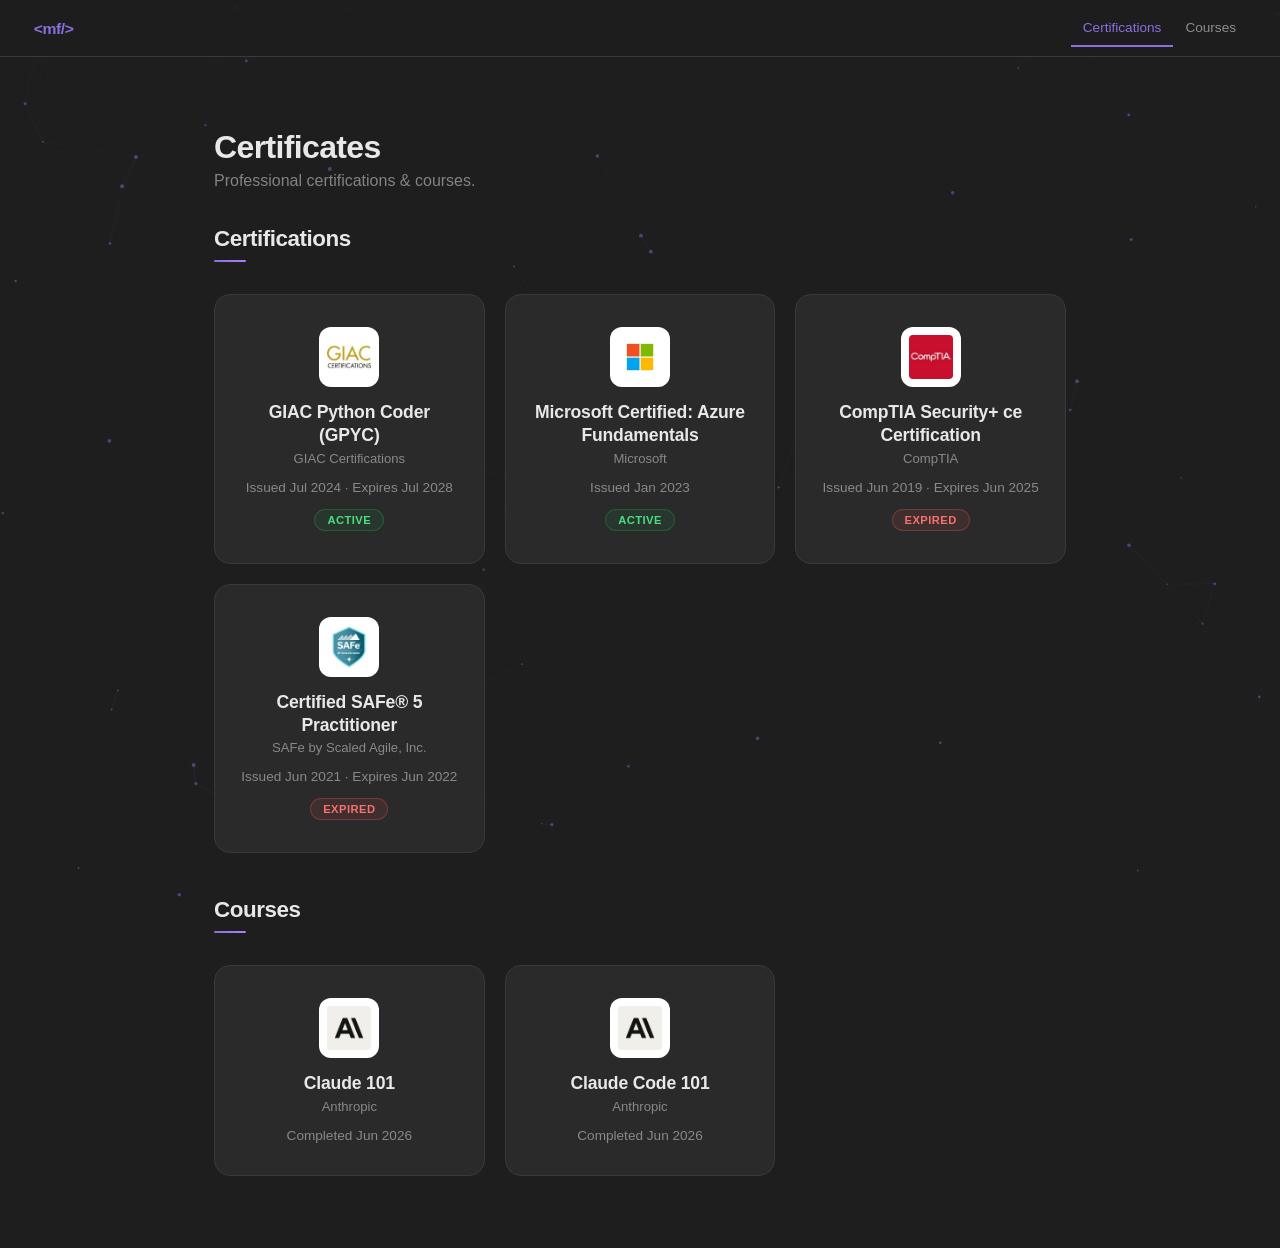
==== certificates.html @ 55c98723 "Add certificates page; dark-only header redesign; shared CSS/particles - New certificates.html: a Ce" ====
<!DOCTYPE html>
<html lang="en" data-theme="dark">
<head>
  <meta charset="UTF-8" />
  <meta name="viewport" content="width=device-width, initial-scale=1.0" />
  <title>Certificates | Mateusz Filipczak</title>
  <meta name="description" content="Professional certifications held by Mateusz Filipczak — Cybersecurity, Security Automation & SecDevOps Engineer." />
  <link rel="icon" type="image/svg+xml" href="assets/logo.svg">
  <link rel="icon" type="image/png" sizes="192x192" href="assets/icon-192.png">
  <link rel="icon" type="image/png" sizes="512x512" href="assets/icon-512.png">
  <link rel="manifest" href="site.webmanifest">
  <meta name="theme-color" content="#1e1e1e">
  <link rel="apple-touch-icon" href="assets/apple-touch-icon.png">
  <meta name="apple-mobile-web-app-title" content="filipczak.dev">
  <link rel="stylesheet" href="assets/styles.css" />
</head>
<body class="has-page-bg">

<canvas class="page-bg-canvas" aria-hidden="true"></canvas>

<header>
  <div class="header-inner">
    <a href="index.html" class="brand-logo" aria-label="Back to home">
      <img src="assets/logo.svg" alt="Mateusz Filipczak" />
    </a>
    <nav class="site-nav" aria-label="Sections">
      <a href="#certs-section" class="nav-link">Certifications</a>
      <a href="#courses-section" class="nav-link" id="courses-nav-link">Courses</a>
    </nav>
    <button class="nav-toggle" aria-label="Toggle navigation" aria-expanded="false">
      <svg width="20" height="20" viewBox="0 0 20 20" fill="currentColor">
        <rect y="3" width="20" height="2" rx="1"/>
        <rect y="9" width="20" height="2" rx="1"/>
        <rect y="15" width="20" height="2" rx="1"/>
      </svg>
    </button>
  </div>
</header>

<main>
  <section class="section">
    <h1 class="cert-page-title">Certificates</h1>
    <p class="cert-page-sub">Professional certifications &amp; courses.</p>

    <div class="cert-section" id="certs-section">
      <h2>Certifications</h2>
      <div class="cert-grid" id="cert-list"></div>
    </div>

    <div class="cert-section" id="courses-section">
      <h2>Courses</h2>
      <div class="cert-grid" id="course-list"></div>
    </div>
  </section>
</main>

<script src="assets/particles.js"></script>
<script>
  // ── Certificate list ───────────────────────────────────────────────────
  // Edit this array. For each entry:
  //   name    : certificate title
  //   company : issuing organisation (shown smaller, under the name)
  //   issued  : issue date, free text e.g. "Jul 2024"  (optional)
  //   expires : expiry date, free text e.g. "Jul 2028" (optional)
  //   status  : "active" or "expired"
  //   url     : credential link (null = not clickable yet)
  //   logo    : path to a logo image in assets/ (null = placeholder badge icon)
  const CERTS = [
    {
      name: "GIAC Python Coder (GPYC)",
      company: "GIAC Certifications",
      issued: "Jul 2024",
      expires: "Jul 2028",
      status: "active",
      url: "https://www.credly.com/badges/00bab041-ad0a-4476-85a9-0925823c7e49",
      logo: "assets/certificate_logo/giac_logo.jpg"
    },
    {
      name: "Microsoft Certified: Azure Fundamentals",
      company: "Microsoft",
      issued: "Jan 2023",
      expires: null,
      status: "active",
      url: "https://www.credly.com/badges/874b1e19-afde-4901-b189-8f0aef3d7d5f",
      logo: "assets/certificate_logo/microsoft_logo.jpg"
    },
    {
      name: "CompTIA Security+ ce Certification",
      company: "CompTIA",
      issued: "Jun 2019",
      expires: "Jun 2025",
      status: "expired",
      url: "https://www.credly.com/badges/36677186-b26d-490e-8453-67add75215e5",
      logo: "assets/certificate_logo/comptia_logo.jpg"
    },
    {
      name: "Certified SAFe® 5 Practitioner",
      company: "SAFe by Scaled Agile, Inc.",
      issued: "Jun 2021",
      expires: "Jun 2022",
      status: "expired",
      url: "https://www.credly.com/badges/5ff2aa64-5e18-477d-9f15-55e90a411ef2",
      logo: "assets/certificate_logo/scaled_agile_inc__logo.jpg"
    },
    // Add more here, e.g.:
    // { name: "...", company: "...", issued: "Mon Year", expires: "Mon Year",
    //   status: "active", url: "https://...", logo: "assets/your-logo.png" },
  ];

  // ── Courses & completions ──────────────────────────────────────────────
  // Course-completion confirmations (not formal certifications). Fields:
  //   name      : course title
  //   company   : provider (shown smaller, under the name)
  //   completed : completion date, free text e.g. "Mar 2025"
  //   url       : link to the completion/certificate (null = not clickable)
  //   logo      : path to a logo image in assets/ (null = placeholder badge icon)
  // The "Courses & Completions" section stays hidden while this array is empty.
  const COURSES = [
    {
      name: "Claude 101",
      company: "Anthropic",
      completed: "Jun 2026",
      url: "https://verify.skilljar.com/c/7diaoij8buot",
      logo: "assets/certificate_logo/anthropicresearch_logo.jpg"
    },
    {
      name: "Claude Code 101",
      company: "Anthropic",
      completed: "Jun 2026",
      url: "https://verify.skilljar.com/c/j77hwakk338r",
      logo: "assets/certificate_logo/anthropicresearch_logo.jpg"
    },
    // Add more here, e.g.:
    // { name: "...", company: "Anthropic", completed: "Mon Year",
    //   url: "https://...", logo: "assets/certificate_logo/anthropicresearch_logo.jpg" },
  ];

  // placeholder badge icon (used until a real logo is provided)
  const BADGE_SVG =
    '<svg viewBox="0 0 24 24" fill="none" stroke="currentColor" stroke-width="1.5" ' +
    'stroke-linecap="round" stroke-linejoin="round"><circle cx="12" cy="8" r="6"/>' +
    '<path d="M8.21 13.89 7 22l5-3 5 3-1.21-8.11"/></svg>';

  const reduce = window.matchMedia &&
    window.matchMedia('(prefers-reduced-motion: reduce)').matches;

  // Build one card. item: { name, company, dateText, status, url, logo }
  // status === null → no Active/Expired pill (used for course completions).
  function buildCard(item, i) {
    const card = document.createElement(item.url ? 'a' : 'div');
    card.className = 'cert-card' + (item.url ? '' : ' cert-card--nolink');
    if (item.url) { card.href = item.url; card.target = '_blank'; card.rel = 'noopener'; }
    if (!reduce) card.style.animationDelay = (i * 0.07).toFixed(2) + 's';

    const logo = document.createElement(item.logo ? 'img' : 'span');
    logo.className = 'cert-logo';
    if (item.logo) { logo.src = item.logo; logo.alt = ''; }
    else { logo.innerHTML = BADGE_SVG; }
    card.appendChild(logo);

    const name = document.createElement('div');
    name.className = 'cert-name';
    name.textContent = item.name || '';
    card.appendChild(name);

    if (item.company) {
      const company = document.createElement('div');
      company.className = 'cert-company';
      company.textContent = item.company;
      card.appendChild(company);
    }

    if (item.dateText) {
      const date = document.createElement('div');
      date.className = 'cert-date';
      date.textContent = item.dateText;
      card.appendChild(date);
    }

    if (item.status) {
      const active = item.status.toLowerCase() !== 'expired';
      const status = document.createElement('span');
      status.className = 'cert-status ' + (active ? 'cert-status--active' : 'cert-status--expired');
      status.textContent = active ? 'Active' : 'Expired';
      card.appendChild(status);
    }
    return card;
  }

  // Render a group; hides the whole section when there are no items.
  function renderGroup(sectionId, listId, items, mapItem) {
    if (!items.length) { document.getElementById(sectionId).style.display = 'none'; return; }
    const list = document.getElementById(listId);
    items.forEach((raw, i) => list.appendChild(buildCard(mapItem(raw), i)));
  }

  renderGroup('certs-section', 'cert-list', CERTS, c => {
    const parts = [];
    if (c.issued) parts.push('Issued ' + c.issued);
    if (c.expires) parts.push('Expires ' + c.expires);
    return { name: c.name, company: c.company, dateText: parts.join(' · '),
             status: c.status || 'active', url: c.url, logo: c.logo };
  });

  renderGroup('courses-section', 'course-list', COURSES, c => ({
    name: c.name, company: c.company,
    dateText: c.completed ? 'Completed ' + c.completed : '',
    status: null, url: c.url, logo: c.logo
  }));

  // ── Background particle field (shared with the home page) ──────────────
  const bgCanvas = document.querySelector('.page-bg-canvas');
  if (bgCanvas && !reduce && typeof createParticleField === 'function') {
    createParticleField(bgCanvas, { count: 70, maxDist: 160 }).start();
  }

  // Disable sticky :hover on touch devices (same as the home page).
  window.addEventListener('touchstart', () => {
    document.documentElement.classList.add('touch');
  }, { once: true, passive: true });

  // ── Nav (same design + behavior as the home page) ──────────────────────
  const siteNav = document.querySelector('.site-nav');
  const navToggle = document.querySelector('.nav-toggle');
  const headerInner = document.querySelector('.header-inner');

  navToggle.addEventListener('click', () => {
    const open = siteNav.classList.toggle('nav-open');
    navToggle.setAttribute('aria-expanded', open ? 'true' : 'false');
  });

  // Hide the Courses link when that section isn't shown (empty COURSES).
  if (getComputedStyle(document.getElementById('courses-section')).display === 'none') {
    const cl = document.getElementById('courses-nav-link');
    if (cl) cl.style.display = 'none';
  }
  const sectionLinks = Array.prototype.slice
    .call(document.querySelectorAll('.site-nav .nav-link'))
    .filter(l => l.style.display !== 'none');

  // Controlled smooth scroll so the highlight sweeps through sections in turn
  // (same as the home page). 72px = .cert-section scroll-margin-top.
  function smoothScrollTo(targetEl) {
    const startY = window.scrollY;
    const estTargetY = Math.max(0, startY + targetEl.getBoundingClientRect().top - 72);
    const duration = Math.min(667, Math.max(300, Math.abs(estTargetY - startY) * 0.30));
    const ease = t => 1 - Math.pow(1 - t, 3);   // easeOutCubic — fast start, no ramp-up lag
    const start = performance.now();            // start timing now so the first frame already moves
    function step(now) {
      const t = Math.min(1, (now - start) / duration);
      const targetY = Math.max(0, window.scrollY + targetEl.getBoundingClientRect().top - 72);
      window.scrollTo(0, startY + (targetY - startY) * ease(t));
      if (t < 1) requestAnimationFrame(step);
    }
    requestAnimationFrame(step);
  }

  sectionLinks.forEach(l => l.addEventListener('click', e => {
    siteNav.classList.remove('nav-open');
    navToggle.setAttribute('aria-expanded', 'false');
    const target = document.querySelector(l.getAttribute('href'));
    if (target) { e.preventDefault(); smoothScrollTo(target); }
  }));

  // Highlight the section currently at the top of the viewport. Guard + a
  // one-frame transform nudge on .header-inner clears iOS Safari's
  // backdrop-filter "ghost underline" repaint bug (same fix as the home page).
  let activeSectionId = null;
  function setActiveSection(id) {
    if (id === activeSectionId) return;
    activeSectionId = id;
    sectionLinks.forEach(l => l.classList.toggle('active', l.getAttribute('href') === '#' + id));
    if (headerInner) {
      headerInner.style.transform = 'translateZ(0)';
      requestAnimationFrame(() => { headerInner.style.transform = ''; });
    }
  }
  function updateActiveSection() {
    const secs = Array.prototype.slice.call(document.querySelectorAll('.cert-section'))
      .filter(s => s.style.display !== 'none');
    let current = secs.length ? secs[0].id : null;
    secs.forEach(s => { if (s.getBoundingClientRect().top <= 140) current = s.id; });
    // A short trailing section (Courses) can't reach the reference line when the
    // page is scrolled to the bottom — force the last section active there.
    const atBottom = window.innerHeight + Math.ceil(window.scrollY) >=
      document.documentElement.scrollHeight - 2;
    if (atBottom && secs.length) current = secs[secs.length - 1].id;
    setActiveSection(current);
  }
  updateActiveSection();
  window.addEventListener('scroll', updateActiveSection, { passive: true });
</script>

</body>
</html>
---- assets/styles.css ----
/* Shared styles for index.html and certificates.html. */
    :root {
      --bg: #f5f5f5;
      --header-bg: rgba(245, 245, 245, 0.75);
      --text: #1a1a1a;
      --text-muted: rgba(26, 26, 26, 0.55);
      --banner-bg: #ffffff;
      --banner-border: #e0e0e0;
      --banner-hover-shadow: rgba(0, 0, 0, 0.12);
      --toggle-track: #c8c8c8;
      --toggle-thumb: #ffffff;
      --toggle-track-active: #8c6edc;
      --accent: #8c6edc;
    }

    [data-theme="dark"] {
      --bg: #1e1e1e;
      --header-bg: rgba(30, 30, 30, 0.75);
      --text: #e8e8e8;
      --text-muted: rgba(232, 232, 232, 0.5);
      --banner-bg: #2a2a2a;
      --banner-border: #3a3a3a;
      --banner-hover-shadow: rgba(0, 0, 0, 0.4);
      --toggle-track: #555;
      --toggle-thumb: #e8e8e8;
      --toggle-track-active: #8c6edc;
    }

    html {
      scroll-behavior: smooth;
      background: var(--bg);
      scrollbar-color: var(--accent) var(--bg);
      scrollbar-width: thin;
    }

    ::-webkit-scrollbar { width: 4px; }
    ::-webkit-scrollbar-track { background: transparent; }
    ::-webkit-scrollbar-thumb { background: rgba(140, 110, 220, 0.45); border-radius: 4px; }
    ::-webkit-scrollbar-thumb:hover { background: var(--accent); }

    *, *::before, *::after { box-sizing: border-box; margin: 0; padding: 0; }

    body {
      font-family: -apple-system, BlinkMacSystemFont, "Segoe UI", Roboto, sans-serif;
      background: var(--bg);
      color: var(--text);
      transition: background 0.25s, color 0.25s;
      min-height: 100vh;
    }

    /* ── Header ── */
    header {
      position: sticky;
      top: 0;
      z-index: 100;
      border-bottom: 1px solid var(--banner-border);
      transition: border-color 0.25s;
    }

    /* Blur lives on a pseudo-element, NOT on <header> itself. If the header
       carried backdrop-filter it would become a "backdrop root" and the
       mobile nav dropdown (a descendant) could no longer blur the page
       behind it. Keeping the filter off <header> lets the dropdown blur work. */
    header::before {
      content: '';
      position: absolute;
      inset: 0;
      z-index: -1;
      background: var(--header-bg);
      backdrop-filter: blur(14px);
      -webkit-backdrop-filter: blur(14px);
      transition: background 0.25s;
    }

    .header-inner {
      display: flex;
      align-items: center;
      padding: 0 32px;
      min-height: 56px;
      gap: 16px;
    }

    /* ── Nav ── */
    /* Logo sits left (`.brand-logo { margin-right: auto }`) and the nav is pushed
       to the right; the nav is content-width (no flex: 1). */
    .site-nav {
      display: flex;
      overflow-x: auto;
      scrollbar-width: none;
    }

    .site-nav::-webkit-scrollbar { display: none; }

    .nav-link {
      padding: 10px 12px;
      font-size: 0.85rem;
      font-weight: 500;
      color: var(--text);
      text-decoration: none;
      opacity: 0.55;
      transition: opacity 0.15s, color 0.15s;
      white-space: nowrap;
      border-bottom: 2px solid transparent;
    }

    /* Hover-brighten only with a real pointer. `@media (hover: hover)` is NOT
       enough — iPadOS Safari matches it (it reports as desktop-class), so a tap
       leaves `:hover` "stuck" on every tapped tab, which looks like several
       highlights at once next to the JS-managed .active link. `html.touch` is
       added by JS on the first touch, which reliably disables hover there. */
    html:not(.touch) .nav-link:hover { opacity: 1; color: var(--accent); }

    .nav-link.active {
      opacity: 1;
      color: var(--accent);
      border-bottom-color: var(--accent);
    }

    /* ── Main / sections ── */
    main {
      max-width: 900px;
      margin: 0 auto;
      padding: 0 24px;
    }

    .section {
      padding: 72px 0;
    }

    .section + .section {
      border-top: 1px solid var(--banner-border);
    }

    section[id] {
      scroll-margin-top: 72px;
    }

    /* Skip internal layout/paint for sections while they're off-screen.
       This is the property that actually cuts the reflow cost when the
       experience list expands/collapses, since everything below it would
       otherwise be re-laid-out every frame. contain-intrinsic-size reserves
       a placeholder height so the scrollbar doesn't jump. */
    #skills, #projects, #contact, footer {
      content-visibility: auto;
      contain-intrinsic-size: auto 600px;
    }

    .section h2 {
      font-size: 1.4rem;
      font-weight: 700;
      letter-spacing: -0.02em;
      margin-bottom: 32px;
      display: inline-block;
      position: relative;
      padding-bottom: 10px;
    }

    .section h2::after {
      content: '';
      position: absolute;
      left: 0;
      bottom: 0;
      width: 32px;
      height: 2.5px;
      border-radius: 2px;
      background: linear-gradient(90deg, var(--accent), #b47aff);
    }

    /* ── Home intro ── */
    .home-intro {
      margin-bottom: 48px;
    }

    .home-name {
      font-size: 2.5rem;
      font-weight: 700;
      letter-spacing: -0.03em;
      margin-bottom: 8px;
    }

    .home-tagline {
      font-size: 1rem;
      color: var(--text-muted);
    }

    /* ── Banners (home) ── */
    .banners {
      display: flex;
      gap: 24px;
    }

    .banner {
      flex: 1;
      display: flex;
      flex-direction: column;
      align-items: center;
      justify-content: center;
      gap: 16px;
      padding: 48px 24px;
      background: var(--banner-bg);
      border: 1px solid var(--banner-border);
      border-radius: 16px;
      text-decoration: none;
      color: var(--text);
      transition: transform 0.18s, box-shadow 0.18s, background 0.25s, border-color 0.25s;
    }

    .banner:hover {
      transform: translateY(-4px);
      box-shadow: 0 8px 28px rgba(140, 110, 220, 0.18);
      border-color: var(--accent);
      background: rgba(140, 110, 220, 0.03);
    }

    .banner:active { transform: translateY(-2px); }

    .banner--soon {
      opacity: 0.45;
      cursor: default;
      pointer-events: none;
    }

    .banner--soon::after {
      content: "Coming soon";
      font-size: 0.7rem;
      font-weight: 500;
      letter-spacing: 0.05em;
      text-transform: uppercase;
      color: var(--text-muted);
      margin-top: -8px;
    }

    .banner-icon {
      width: 56px;
      height: 56px;
      opacity: 0.85;
    }

    .banner span {
      font-size: 1.3rem;
      font-weight: 600;
      letter-spacing: -0.01em;
    }

    /* ── About ── */
    .about-text {
      font-size: 1rem;
      line-height: 1.75;
      color: var(--text);
      opacity: 0.85;
      max-width: 900px;
    }

    /* ── Experience ── */
    .experience-list {
      display: flex;
      flex-direction: column;
      gap: 36px;
      position: relative;
      padding-left: 32px;
    }

    .experience-list::before {
      content: '';
      position: absolute;
      left: 13px;
      top: 10px;
      bottom: 10px;
      width: 1.5px;
      background: var(--banner-border);
      transition: background 0.25s;
    }

    .exp-entry {
      display: grid;
      grid-template-columns: 1fr auto;
      column-gap: 16px;
      row-gap: 4px;
      position: relative;
    }

    .exp-entry::before {
      content: '';
      position: absolute;
      left: -24px;
      top: 4px;
      width: 10px;
      height: 10px;
      border-radius: 50%;
      background: var(--accent);
      border: 2.5px solid var(--bg);
      transition: background 0.25s, border-color 0.25s;
    }

    .exp-entry.dot-active::before {
      animation: dot-pulse 2.5s ease-in-out infinite;
    }

    @keyframes dot-pulse {
      0%, 100% { box-shadow: 0 0 0 3px rgba(140, 110, 220, 0.25); }
      50%       { box-shadow: 0 0 0 7px rgba(140, 110, 220, 0); }
    }

    .exp-title {
      font-size: 1rem;
      font-weight: 600;
      transition: color 0.3s ease;
    }

    /* Highlight the title of the entry whose dot is currently pulsing */
    .exp-entry.dot-active .exp-title {
      color: var(--accent);
    }

    .exp-company {
      font-size: 0.9rem;
      color: var(--text-muted);
      grid-column: 1;
    }

    .exp-date {
      font-size: 0.85rem;
      color: var(--text-muted);
      text-align: right;
      white-space: nowrap;
      grid-row: 1;
      grid-column: 2;
      align-self: start;
    }

    .exp-bullets {
      grid-column: 1 / -1;
      margin-top: 10px;
      padding-left: 18px;
      display: flex;
      flex-direction: column;
      gap: 5px;
    }

    .exp-bullets li {
      font-size: 0.9rem;
      line-height: 1.6;
      color: var(--text);
      opacity: 0.8;
    }

    .exp-projects {
      grid-column: 1 / -1;
      margin-top: 10px;
      display: flex;
      flex-direction: column;
      gap: 16px;
    }

    .exp-project-name {
      font-size: 0.85rem;
      font-weight: 600;
      color: var(--text-muted);
      margin-bottom: 6px;
    }

    .exp-projects .exp-bullets {
      margin-top: 0;
    }

    .exp-promo {
      grid-column: 1;
      margin-top: 5px;
      font-size: 0.8rem;
      color: var(--text-muted);
      display: flex;
      align-items: center;
      gap: 6px;
    }

    .exp-promo::before {
      content: '↑';
      display: inline-flex;
      align-items: center;
      justify-content: center;
      width: 16px;
      height: 16px;
      border-radius: 50%;
      background: rgba(140, 110, 220, 0.15);
      color: var(--accent);
      font-size: 0.65rem;
      font-weight: 700;
      flex-shrink: 0;
    }

    /* ── Skills ── */
    .skills-grid {
      display: grid;
      grid-template-columns: repeat(2, 1fr);
      gap: 16px;
      align-items: start;
    }

    .skill-category {
      background: var(--banner-bg);
      border: 1px solid var(--banner-border);
      border-radius: 12px;
      padding: 20px 22px;
      transition: background 0.25s, border-color 0.25s;
    }

    .skill-category h3 {
      font-size: 0.72rem;
      font-weight: 600;
      letter-spacing: 0.08em;
      text-transform: uppercase;
      color: var(--text-muted);
      margin-bottom: 0;
      display: flex;
      align-items: center;
      justify-content: space-between;
    }

    /* Unified accent color for all skill categories */
    .skill-category { --cat-rgb: 140, 110, 220; }

    .skill-level {
      font-size: 0.7rem;
      font-weight: 600;
      letter-spacing: 0.04em;
      color: rgb(var(--cat-rgb));
      text-transform: uppercase;
    }

    .skill-bar {
      height: 3px;
      background: var(--banner-border);
      border-radius: 2px;
      margin: 10px 0 14px;
      overflow: hidden;
      transition: background 0.25s;
    }

    .skill-bar-fill {
      height: 100%;
      width: 0;
      background: linear-gradient(90deg, rgb(var(--cat-rgb)), rgba(var(--cat-rgb), 0.4));
      border-radius: 2px;
      transition: width 1.35s cubic-bezier(0.25, 0.46, 0.45, 0.94) 0.25s;
    }

    .skill-category.is-visible .skill-bar-fill {
      width: var(--bar-width, 80%);
    }

    .skill-tags {
      display: flex;
      flex-wrap: wrap;
      gap: 8px;
    }

    .skill-tag {
      padding: 5px 12px;
      background: rgba(var(--cat-rgb), 0.08);
      border: 1px solid rgba(var(--cat-rgb), 0.22);
      border-radius: 20px;
      font-size: 0.82rem;
      font-weight: 500;
      cursor: pointer;
      transition: background 0.2s, border-color 0.2s, transform 0.15s;
    }

    .skill-tag:hover,
    .skill-tag:focus-visible {
      background: rgba(var(--cat-rgb), 0.16);
      border-color: rgba(var(--cat-rgb), 0.45);
      transform: translateY(-1px);
      outline: none;
    }

    /* ── Skill info popover ── */
    .skill-popover {
      position: absolute;
      z-index: 200;
      max-width: 260px;
      padding: 12px 14px;
      background: var(--banner-bg);
      border: 1px solid var(--accent);
      border-radius: 10px;
      box-shadow: 0 10px 30px rgba(140, 110, 220, 0.25);
      font-size: 0.82rem;
      line-height: 1.55;
      color: var(--text);
      opacity: 0;
      transform: translateY(6px) scale(0.97);
      transform-origin: top center;
      transition: opacity 0.18s ease, transform 0.18s ease;
      pointer-events: none;
    }

    .skill-popover.is-visible {
      opacity: 1;
      transform: translateY(0) scale(1);
    }

    .skill-popover-title {
      font-weight: 600;
      color: var(--accent);
      font-size: 0.8rem;
      margin-bottom: 4px;
    }

    /* ── Projects ── */
    .projects-grid {
      display: grid;
      grid-template-columns: repeat(auto-fill, minmax(260px, 1fr));
      gap: 20px;
    }

    .project-card {
      background: var(--banner-bg);
      border: 1px solid var(--banner-border);
      border-radius: 12px;
      padding: 24px;
      display: flex;
      flex-direction: column;
      transition: background 0.22s, border-color 0.22s, transform 0.22s, box-shadow 0.22s;
    }

    .project-card:hover {
      border-color: var(--accent);
      transform: translateY(-4px);
      box-shadow: 0 8px 28px rgba(140, 110, 220, 0.18);
      background: rgba(140, 110, 220, 0.03);
    }

    .project-card h3 {
      font-size: 1rem;
      font-weight: 600;
      margin-bottom: 8px;
      transition: color 0.22s;
    }

    .project-card:hover h3 {
      color: var(--accent);
    }

    .project-card p {
      font-size: 0.875rem;
      line-height: 1.6;
      color: var(--text-muted);
    }

    .project-link {
      display: flex;
      align-items: center;
      gap: 7px;
      margin-top: auto;
      padding-top: 14px;
      border-top: 1px solid var(--banner-border);
      font-size: 0.8rem;
      color: var(--text-muted);
      text-decoration: none;
      opacity: 0.45;
      pointer-events: none;
      cursor: default;
      transition: border-color 0.25s;
    }

    .project-link svg {
      width: 13px;
      height: 13px;
      flex-shrink: 0;
    }

    .project-link-soon {
      margin-left: auto;
      font-size: 0.72rem;
      font-weight: 500;
      letter-spacing: 0.05em;
      text-transform: uppercase;
    }

    /* ── Contact ── */
    .contact-card {
      background: var(--banner-bg);
      border: 1px solid var(--banner-border);
      border-radius: 16px;
      padding: 36px 40px;
      display: grid;
      grid-template-columns: 1fr 1fr;
      gap: 40px;
      align-items: center;
      transition: background 0.25s, border-color 0.25s;
    }

    .contact-card-heading {
      font-size: 1.2rem;
      font-weight: 700;
      letter-spacing: -0.02em;
      margin-bottom: 8px;
    }

    .contact-card-tagline {
      font-size: 0.9rem;
      line-height: 1.65;
      color: var(--text-muted);
      margin: 0;
    }

    .contact-right {
      display: flex;
      flex-direction: column;
      gap: 16px;
    }

    .contact-btn {
      display: inline-flex;
      align-items: center;
      gap: 10px;
      padding: 11px 20px;
      background: var(--accent);
      color: #fff;
      border-radius: 8px;
      font-size: 0.9rem;
      font-weight: 600;
      text-decoration: none;
      align-self: flex-start;
      transition: opacity 0.15s, transform 0.15s;
    }

    .contact-btn:hover {
      opacity: 0.88;
      transform: translateY(-2px);
    }

    .contact-btn svg {
      width: 15px;
      height: 15px;
      flex-shrink: 0;
    }

    .contact-secondary {
      display: flex;
      flex-direction: column;
      gap: 10px;
    }

    .contact-row {
      display: flex;
      align-items: center;
      gap: 8px;
      font-size: 0.88rem;
      color: var(--text-muted);
    }

    .contact-row svg {
      width: 14px;
      height: 14px;
      flex-shrink: 0;
      opacity: 0.6;
    }

    .contact-row a {
      color: var(--text);
      text-decoration: none;
      border-bottom: 1px solid var(--banner-border);
      transition: border-color 0.15s;
    }

    .contact-row a:hover { border-bottom-color: var(--text); }

    /* ── Intro reveal ── */
    /* Shown while html has .intro (added by the head script, skipped for
       prefers-reduced-motion and no-JS). The .intro-closing class keeps it
       displayed after .intro is removed, so it can animate out (converging
       into the hero canvas) instead of vanishing instantly. */
    #intro {
      position: fixed;
      inset: 0;
      z-index: 9999;
      background: var(--bg);
      display: none;
    }

    html.intro #intro,
    #intro.intro-closing { display: block; }

    .intro-canvas {
      position: absolute;
      inset: 0;
      width: 100%;
      height: 100%;
    }

    /* Brand mark centered over the particle field. It lives inside #intro, so
       the convergence/fade in finish() carries it out with the overlay. */
    .intro-logo {
      position: absolute;
      top: 50%;
      left: 50%;
      width: min(72vw, 600px);
      height: auto;
      transform: translate(-50%, -50%);
      z-index: 1;
      pointer-events: none;
      animation: introLogoIn 0.7s ease both;
    }

    /* `from`-only so it settles at the element's natural (centered, full) state */
    @keyframes introLogoIn {
      from { opacity: 0; transform: translate(-50%, -50%) scale(0.92); }
    }

    /* Choreographed reveal: elements marked .intro-rise stay hidden + lowered
       while the intro is active (html.intro), then play a staggered rise-in
       animation once the intro finishes (html.intro-done). Using a keyframe
       animation (not a transition) keeps each element's own transitions — e.g.
       the banner hover lift — intact. The overlay covers everything during the
       intro, so below-fold content needs no special handling.
       introRise omits its `to` opacity so each element animates up to its own
       natural value (the CV banner correctly settles at its dimmed 0.45). */
    @keyframes introRise {
      from { opacity: 0; transform: translateY(16px); }
    }

    html.intro .intro-rise {
      opacity: 0;
      transform: translateY(16px);
    }

    html.intro-done .intro-rise {
      animation: introRise 0.6s ease backwards;
    }

    html.intro-done header.intro-rise        { animation-delay: 0s; }
    html.intro-done .home-name.intro-rise    { animation-delay: 0.12s; }
    html.intro-done .home-tagline.intro-rise { animation-delay: 0.22s; }
    html.intro-done .banner.intro-rise:nth-child(1) { animation-delay: 0.30s; }
    html.intro-done .banner.intro-rise:nth-child(2) { animation-delay: 0.38s; }
    html.intro-done .banner.intro-rise:nth-child(3) { animation-delay: 0.46s; }

    /* ── Scroll animations ── */
    /* exp-entry / skill-category have no hover transitions, so the simple
       transition approach is fine. */
    .first-visit .exp-entry,
    .first-visit .skill-category {
      opacity: 0;
      transform: translateY(24px);
      transition: opacity 0.7s ease, transform 0.7s ease;
    }

    .first-visit .exp-entry.is-visible,
    .first-visit .skill-category.is-visible {
      opacity: 1;
      transform: none;
    }

    /* Cards DO have their own hover transitions (lift/glow), so the entrance
       uses a keyframe animation instead of a transition — and JS adds
       .entrance-done on animationend to release it, so hover works afterward. */
    @keyframes riseIn {
      from { opacity: 0; transform: translateY(24px); }
      to   { opacity: 1; transform: translateY(0); }
    }

    .first-visit .project-card,
    .first-visit .contact-card {
      opacity: 0;
    }

    .first-visit .project-card.is-visible,
    .first-visit .contact-card.is-visible {
      animation: riseIn 0.7s ease forwards;
    }

    .first-visit .project-card.entrance-done,
    .first-visit .contact-card.entrance-done {
      animation: none;
      opacity: 1;
    }

    /* Honor reduced-motion: show the scroll-reveal elements immediately with no
       slide/fade. !important so it wins over the higher-specificity .is-visible
       rules above regardless of source order. */
    @media (prefers-reduced-motion: reduce) {
      .first-visit .exp-entry,
      .first-visit .skill-category,
      .first-visit .project-card,
      .first-visit .contact-card,
      .first-visit .project-card.is-visible,
      .first-visit .contact-card.is-visible {
        opacity: 1 !important;
        transform: none !important;
        transition: none !important;
        animation: none !important;
      }
    }

    /* ── Footer ── */
    footer {
      background: var(--banner-bg);
      border-top: 1px solid var(--banner-border);
      transition: background 0.25s, border-color 0.25s;
    }

    .footer-inner {
      max-width: 900px;
      margin: 0 auto;
      padding: 0 32px;
      min-height: 56px;
      display: flex;
      align-items: center;
      justify-content: center;
    }

    .footer-inner p {
      font-size: 0.85rem;
      color: var(--text-muted);
    }

    /* ── Hero canvas ── */
    #home {
      position: relative;
      overflow: hidden;
    }

    .home-canvas {
      position: absolute;
      inset: 0;
      width: 100%;
      height: 100%;
      pointer-events: none;
    }

    .home-intro,
    .banners {
      position: relative;
      z-index: 1;
    }

    /* ── Typing cursor ── */
    .typed-cursor {
      display: inline-block;
      color: var(--accent);
      animation: cursor-blink 1s step-end infinite;
      margin-left: 1px;
    }

    @keyframes cursor-blink {
      0%, 100% { opacity: 1; }
      50%       { opacity: 0; }
    }

    /* ── Hamburger ── */
    .nav-toggle {
      display: none;
      background: none;
      border: none;
      cursor: pointer;
      padding: 8px;
      color: var(--text);
      flex-shrink: 0;
    }

    /* ── Responsive ── */
    @media (max-width: 520px) {
      .header-inner { padding: 0 12px; gap: 0; justify-content: space-between; }

      .nav-toggle { display: flex; align-items: center; }

      .site-nav {
        display: flex;
        position: absolute;
        top: 100%;
        left: 0;
        right: 0;
        flex-direction: column;
        background: var(--header-bg);
        backdrop-filter: blur(14px);
        -webkit-backdrop-filter: blur(14px);
        border-top: 1px solid var(--banner-border);
        border-bottom: 1px solid var(--banner-border);
        padding: 8px 0;
        z-index: 99;
        /* Closed state — animated, not display:none (so it can transition
           and so the backdrop blur actually renders) */
        opacity: 0;
        visibility: hidden;
        transform: translateY(-10px);
        transition: opacity 0.25s ease, transform 0.25s ease, visibility 0s linear 0.25s;
      }

      .site-nav.nav-open {
        opacity: 1;
        visibility: visible;
        transform: translateY(0);
        transition: opacity 0.25s ease, transform 0.25s ease;
      }

      .nav-link {
        padding: 12px 24px;
        border-bottom: none;
        border-left: 2px solid transparent;
      }

      .nav-link.active {
        border-left-color: var(--accent);
        border-bottom-color: transparent;
      }

      .banners { flex-direction: column; }
      .exp-entry { grid-template-columns: 1fr; }
      .exp-date { grid-row: auto; grid-column: auto; text-align: left; }
      .skills-grid { grid-template-columns: 1fr; }
      .contact-card { grid-template-columns: 1fr; gap: 24px; }


      .read-more-btn {
        display: inline-flex;
        align-items: center;
        background: none;
        border: none;
        padding: 6px 0;
        margin-top: 4px;
        font-size: 0.82rem;
        font-weight: 600;
        color: var(--accent);
        cursor: pointer;
        font-family: inherit;
      }

      .read-more-btn:hover { opacity: 0.7; }
    }

    /* ════════════════════════════════════════════════════════════════════
       Certificates  (home 4th banner + certificates.html page)
       ════════════════════════════════════════════════════════════════════ */

    /* 4th home banner (Certificates) joins the intro stagger */
    html.intro-done .banner.intro-rise:nth-child(4) { animation-delay: 0.54s; }

    /* certificates.html header: <mf/> logo left, theme toggle right */
    .brand-logo { display: flex; align-items: center; margin-right: auto; text-decoration: none; }
    .brand-logo img { height: 22px; width: auto; display: block; }
    .brand-logo:hover { opacity: 0.85; }

    .cert-page-title {
      font-size: 2rem;
      font-weight: 700;
      letter-spacing: -0.02em;
      margin-bottom: 6px;
    }
    .cert-page-sub { color: var(--text-muted); margin-bottom: 36px; }

    /* space between the Certifications and Courses groups */
    .cert-section + .cert-section { margin-top: 44px; }
    .cert-section { scroll-margin-top: 72px; }  /* clear the sticky header on nav-jump */

    /* full-page particle background (certificates.html) */
    .page-bg-canvas {
      position: fixed;
      inset: 0;
      width: 100%;
      height: 100%;
      z-index: 0;
      pointer-events: none;
    }
    /* keep page content above the background canvas (header is sticky/z-index:100) */
    .has-page-bg main { position: relative; z-index: 1; }

    .cert-grid {
      display: grid;
      grid-template-columns: repeat(auto-fill, minmax(260px, 1fr));
      gap: 20px;
    }

    .cert-card {
      display: flex;
      flex-direction: column;
      align-items: center;
      text-align: center;
      gap: 14px;
      padding: 32px 22px;
      background: var(--banner-bg);
      border: 1px solid var(--banner-border);
      border-radius: 16px;
      text-decoration: none;
      color: var(--text);
      transition: transform 0.18s, box-shadow 0.18s, background 0.25s, border-color 0.25s;
    }

    a.cert-card:hover {
      transform: translateY(-4px);
      box-shadow: 0 8px 28px rgba(140, 110, 220, 0.18);
      border-color: var(--accent);
      background: rgba(140, 110, 220, 0.03);
    }
    a.cert-card:active { transform: translateY(-2px); }
    .cert-card--nolink { cursor: default; }

    .cert-logo {
      width: 52px;
      height: 52px;
      object-fit: contain;
      opacity: 0.9;
      color: var(--accent);
    }
    .cert-logo svg { width: 100%; height: 100%; }
    /* image logos (usually white-bg brand JPGs) sit on a white rounded chip so
       they read cleanly on both light and dark cards */
    img.cert-logo {
      width: 60px;
      height: 60px;
      padding: 8px;
      background: #fff;
      border-radius: 12px;
      opacity: 1;
    }

    .cert-name {
      font-size: 1.1rem;
      font-weight: 600;
      letter-spacing: -0.01em;
      line-height: 1.3;
    }
    .cert-company {
      font-size: 0.82rem;
      color: var(--text-muted);
      margin-top: -10px;       /* sit close under the name (card gap is 14px) */
    }
    .cert-date { font-size: 0.85rem; color: var(--text-muted); }

    .cert-status {
      font-size: 0.7rem;
      font-weight: 600;
      letter-spacing: 0.04em;
      text-transform: uppercase;
      padding: 4px 12px;
      border-radius: 999px;
      border: 1px solid transparent;
    }
    .cert-status--active {
      color: #1f9d57;
      background: rgba(31, 157, 87, 0.12);
      border-color: rgba(31, 157, 87, 0.35);
    }
    .cert-status--expired {
      color: #c0453b;
      background: rgba(210, 84, 74, 0.12);
      border-color: rgba(210, 84, 74, 0.35);
    }
    [data-theme="dark"] .cert-status--active  { color: #4ade80; }
    [data-theme="dark"] .cert-status--expired { color: #f87171; }

    /* staggered entrance — JS sets per-card animation-delay; reuses @keyframes riseIn */
    .cert-card {
      opacity: 0;
      animation: riseIn 0.6s ease both;
    }
    @media (prefers-reduced-motion: reduce) {
      .cert-card { opacity: 1 !important; transform: none !important; animation: none !important; }
    }

    @media (max-width: 520px) {
      .cert-grid { grid-template-columns: 1fr; }
    }
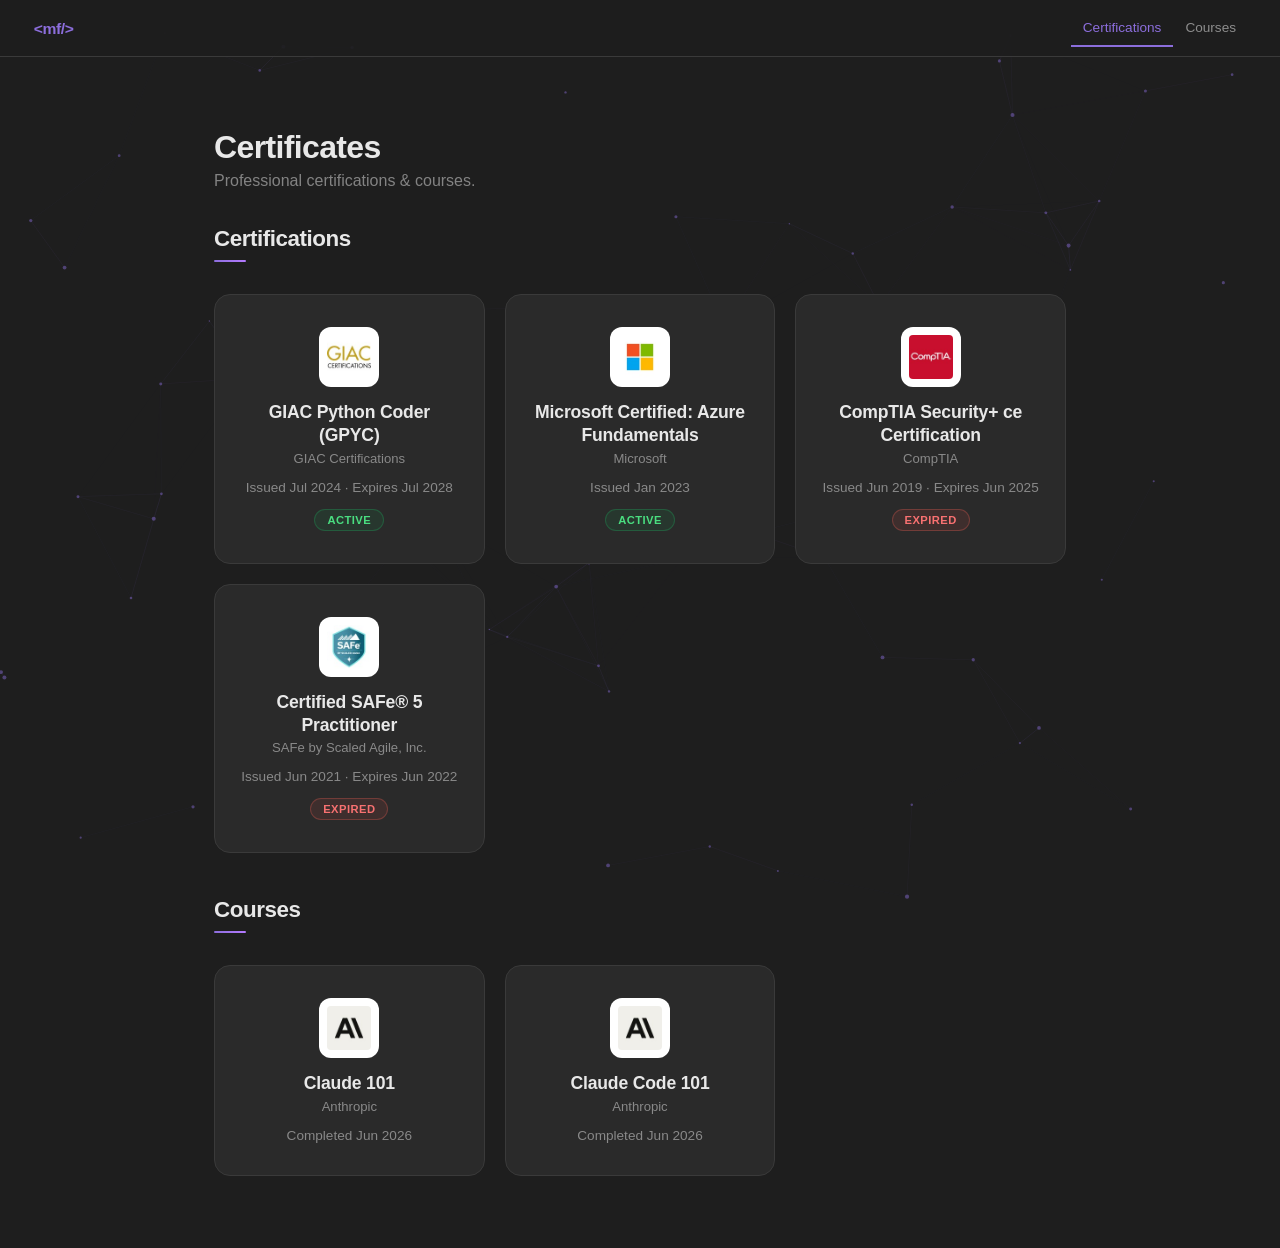
==== commit 178c8a4e: "Use native smooth scroll for nav (snappier, no start lag) The custom rAF tween started with a percep" ====
--- a/certificates.html
+++ b/certificates.html
@@ -238,21 +238,10 @@
     .call(document.querySelectorAll('.site-nav .nav-link'))
     .filter(l => l.style.display !== 'none');
 
-  // Controlled smooth scroll so the highlight sweeps through sections in turn
-  // (same as the home page). 72px = .cert-section scroll-margin-top.
+  // Native smooth scroll (same as the home page). 72px = .cert-section scroll-margin-top.
   function smoothScrollTo(targetEl) {
-    const startY = window.scrollY;
-    const estTargetY = Math.max(0, startY + targetEl.getBoundingClientRect().top - 72);
-    const duration = Math.min(667, Math.max(300, Math.abs(estTargetY - startY) * 0.30));
-    const ease = t => 1 - Math.pow(1 - t, 3);   // easeOutCubic — fast start, no ramp-up lag
-    const start = performance.now();            // start timing now so the first frame already moves
-    function step(now) {
-      const t = Math.min(1, (now - start) / duration);
-      const targetY = Math.max(0, window.scrollY + targetEl.getBoundingClientRect().top - 72);
-      window.scrollTo(0, startY + (targetY - startY) * ease(t));
-      if (t < 1) requestAnimationFrame(step);
-    }
-    requestAnimationFrame(step);
+    const top = Math.max(0, targetEl.getBoundingClientRect().top + window.scrollY - 72);
+    window.scrollTo({ top, behavior: 'smooth' });
   }
 
   sectionLinks.forEach(l => l.addEventListener('click', e => {
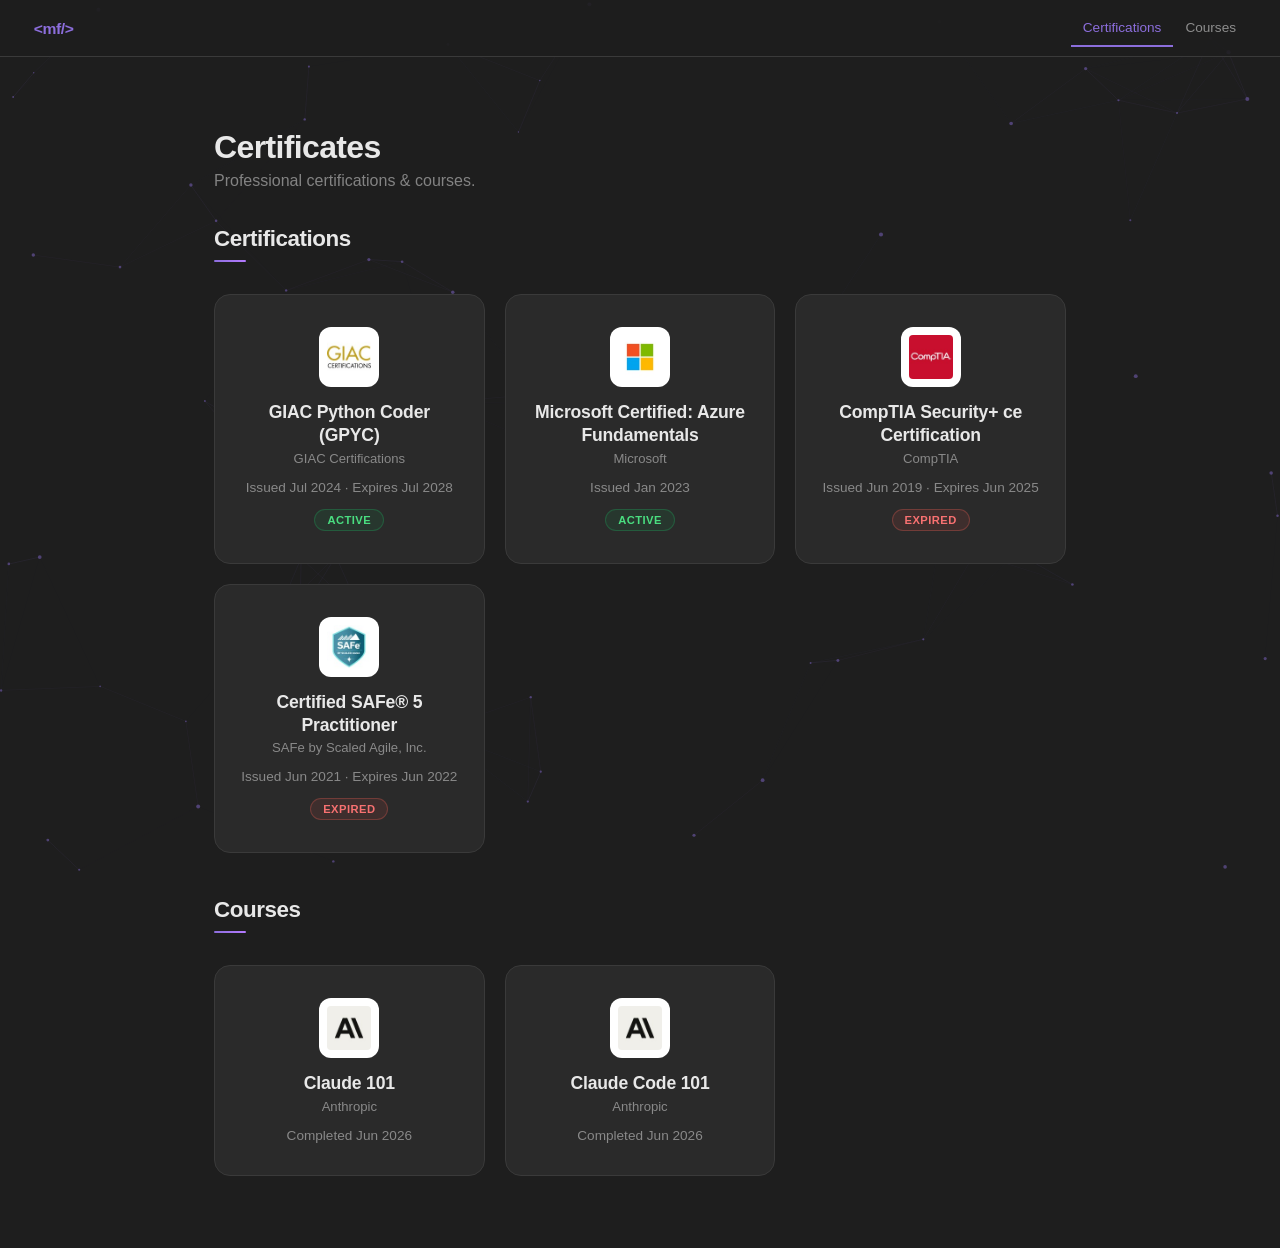
==== commit e796b495: "Fix certs scrollspy: scrollable guard + rAF throttle #1: certs atBottom now requires the page to act" ====
--- a/certificates.html
+++ b/certificates.html
@@ -264,20 +264,31 @@
       requestAnimationFrame(() => { headerInner.style.transform = ''; });
     }
   }
+  let activeTicking = false;
   function updateActiveSection() {
+    activeTicking = false;
     const secs = Array.prototype.slice.call(document.querySelectorAll('.cert-section'))
       .filter(s => s.style.display !== 'none');
     let current = secs.length ? secs[0].id : null;
     secs.forEach(s => { if (s.getBoundingClientRect().top <= 140) current = s.id; });
     // A short trailing section (Courses) can't reach the reference line when the
-    // page is scrolled to the bottom — force the last section active there.
-    const atBottom = window.innerHeight + Math.ceil(window.scrollY) >=
-      document.documentElement.scrollHeight - 2;
+    // page is scrolled to the bottom — force the last section active there. Only
+    // when the page actually scrolls, else a short page that fits the viewport
+    // would always pin the last section active.
+    const doc = document.documentElement;
+    const atBottom = doc.scrollHeight > window.innerHeight &&
+      window.innerHeight + Math.ceil(window.scrollY) >= doc.scrollHeight - 2;
     if (atBottom && secs.length) current = secs[secs.length - 1].id;
     setActiveSection(current);
   }
+  function requestActiveUpdate() {
+    if (activeTicking) return;
+    activeTicking = true;
+    requestAnimationFrame(updateActiveSection);
+  }
   updateActiveSection();
-  window.addEventListener('scroll', updateActiveSection, { passive: true });
+  window.addEventListener('scroll', requestActiveUpdate, { passive: true });
+  window.addEventListener('resize', requestActiveUpdate);
 </script>
 
 </body>
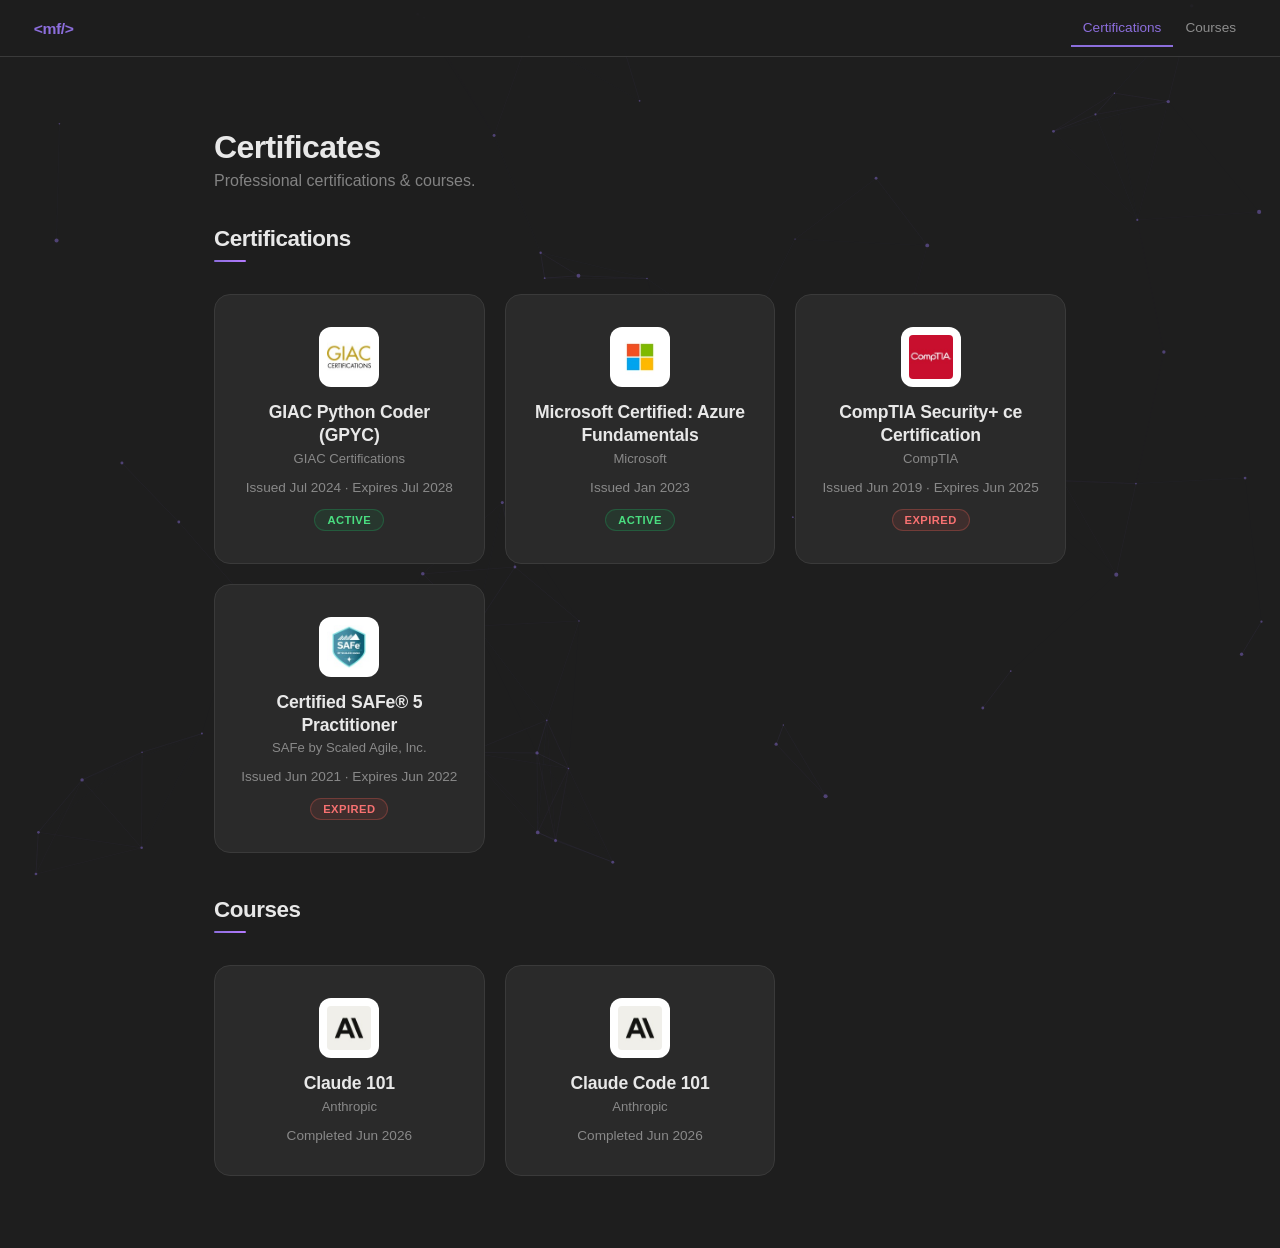
==== commit 5f78e299: "Extract shared header nav into assets/nav.js Both pages duplicated the nav behavior (hamburger, smoo" ====
--- a/certificates.html
+++ b/certificates.html
@@ -214,82 +214,9 @@
     createParticleField(bgCanvas, { count: 70, maxDist: 160 }).start();
   }
 
-  // Disable sticky :hover on touch devices (same as the home page).
-  window.addEventListener('touchstart', () => {
-    document.documentElement.classList.add('touch');
-  }, { once: true, passive: true });
-
-  // ── Nav (same design + behavior as the home page) ──────────────────────
-  const siteNav = document.querySelector('.site-nav');
-  const navToggle = document.querySelector('.nav-toggle');
-  const headerInner = document.querySelector('.header-inner');
-
-  navToggle.addEventListener('click', () => {
-    const open = siteNav.classList.toggle('nav-open');
-    navToggle.setAttribute('aria-expanded', open ? 'true' : 'false');
-  });
-
-  // Hide the Courses link when that section isn't shown (empty COURSES).
-  if (getComputedStyle(document.getElementById('courses-section')).display === 'none') {
-    const cl = document.getElementById('courses-nav-link');
-    if (cl) cl.style.display = 'none';
-  }
-  const sectionLinks = Array.prototype.slice
-    .call(document.querySelectorAll('.site-nav .nav-link'))
-    .filter(l => l.style.display !== 'none');
-
-  // Native smooth scroll (same as the home page). 72px = .cert-section scroll-margin-top.
-  function smoothScrollTo(targetEl) {
-    const top = Math.max(0, targetEl.getBoundingClientRect().top + window.scrollY - 72);
-    window.scrollTo({ top, behavior: 'smooth' });
-  }
-
-  sectionLinks.forEach(l => l.addEventListener('click', e => {
-    siteNav.classList.remove('nav-open');
-    navToggle.setAttribute('aria-expanded', 'false');
-    const target = document.querySelector(l.getAttribute('href'));
-    if (target) { e.preventDefault(); smoothScrollTo(target); }
-  }));
-
-  // Highlight the section currently at the top of the viewport. Guard + a
-  // one-frame transform nudge on .header-inner clears iOS Safari's
-  // backdrop-filter "ghost underline" repaint bug (same fix as the home page).
-  let activeSectionId = null;
-  function setActiveSection(id) {
-    if (id === activeSectionId) return;
-    activeSectionId = id;
-    sectionLinks.forEach(l => l.classList.toggle('active', l.getAttribute('href') === '#' + id));
-    if (headerInner) {
-      headerInner.style.transform = 'translateZ(0)';
-      requestAnimationFrame(() => { headerInner.style.transform = ''; });
-    }
-  }
-  let activeTicking = false;
-  function updateActiveSection() {
-    activeTicking = false;
-    const secs = Array.prototype.slice.call(document.querySelectorAll('.cert-section'))
-      .filter(s => s.style.display !== 'none');
-    let current = secs.length ? secs[0].id : null;
-    secs.forEach(s => { if (s.getBoundingClientRect().top <= 140) current = s.id; });
-    // A short trailing section (Courses) can't reach the reference line when the
-    // page is scrolled to the bottom — force the last section active there. Only
-    // when the page actually scrolls, else a short page that fits the viewport
-    // would always pin the last section active.
-    const doc = document.documentElement;
-    const atBottom = doc.scrollHeight > window.innerHeight &&
-      window.innerHeight + Math.ceil(window.scrollY) >= doc.scrollHeight - 2;
-    if (atBottom && secs.length) current = secs[secs.length - 1].id;
-    setActiveSection(current);
-  }
-  function requestActiveUpdate() {
-    if (activeTicking) return;
-    activeTicking = true;
-    requestAnimationFrame(updateActiveSection);
-  }
-  updateActiveSection();
-  window.addEventListener('scroll', requestActiveUpdate, { passive: true });
-  window.addEventListener('resize', requestActiveUpdate);
+  // Header nav (logo, hamburger, smooth scroll, scrollspy) lives in assets/nav.js
 </script>
+<script src="assets/nav.js"></script>
 
 </body>
 </html>
